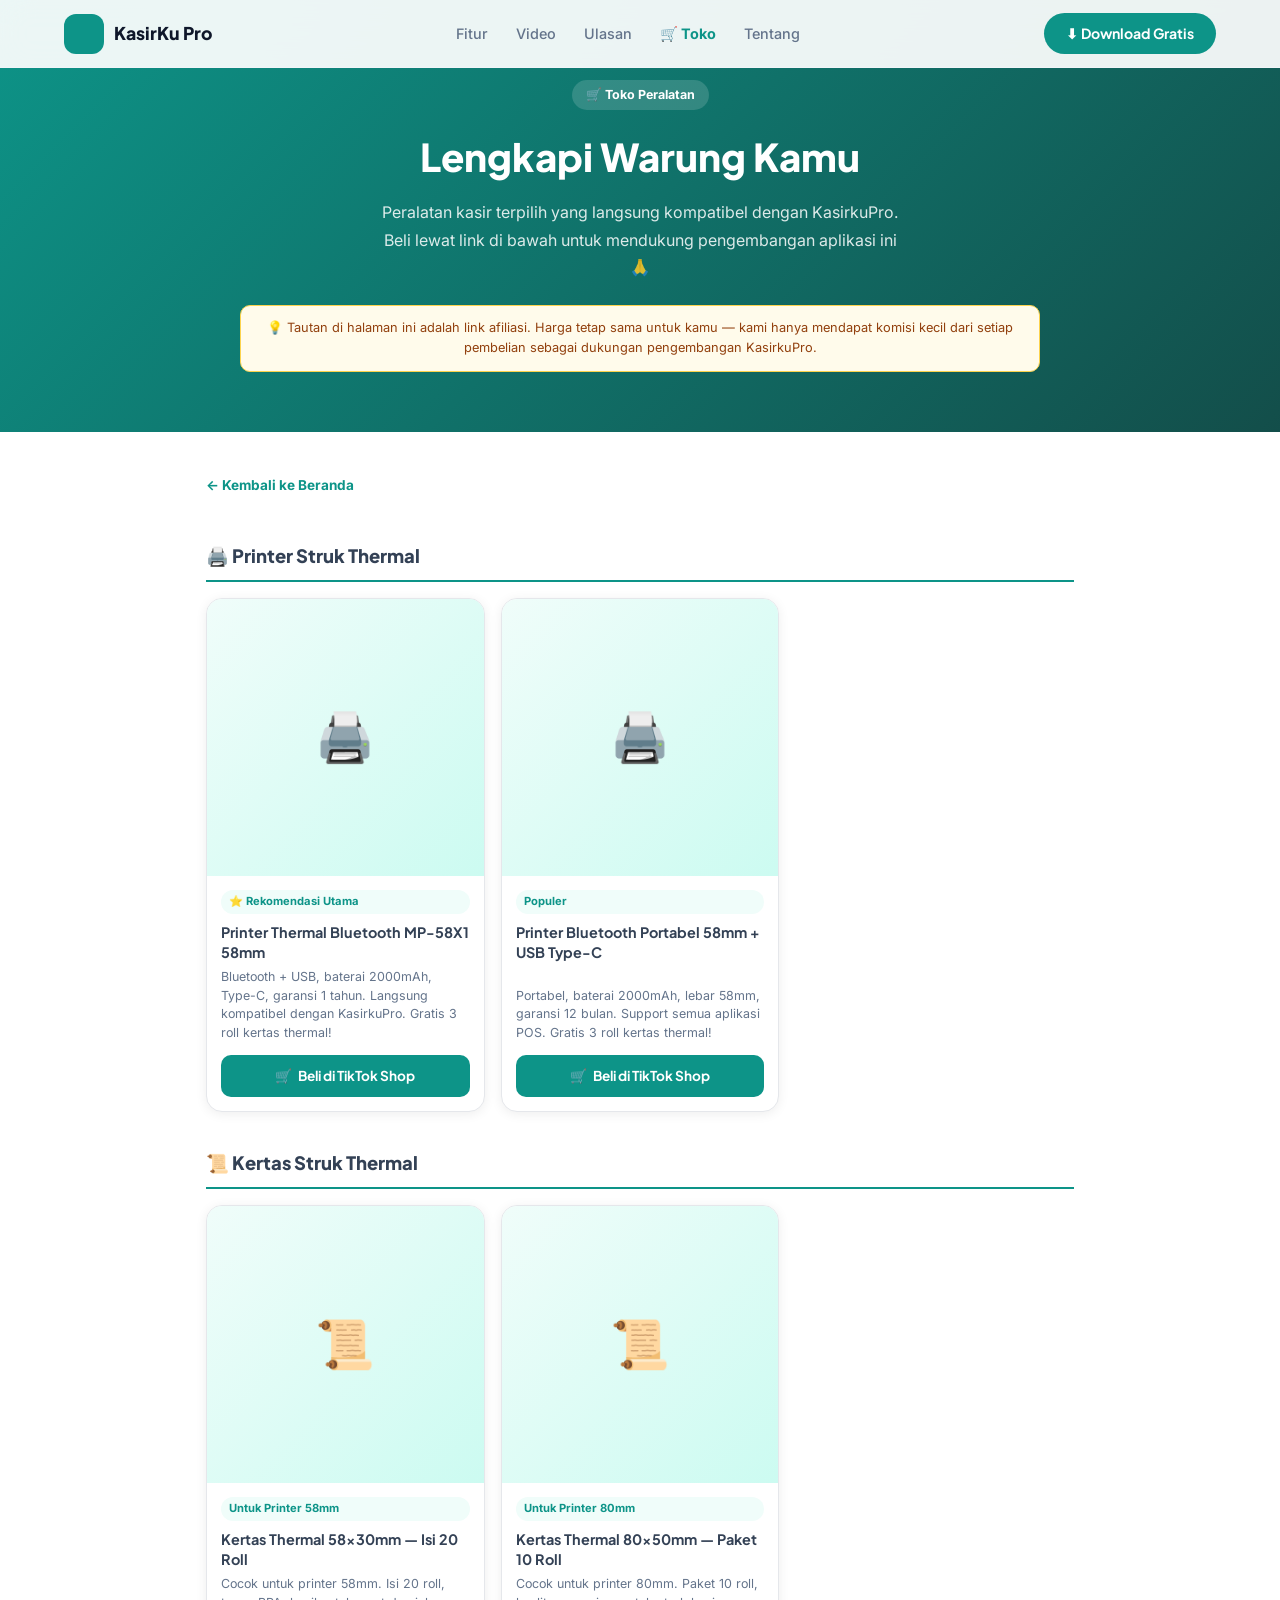
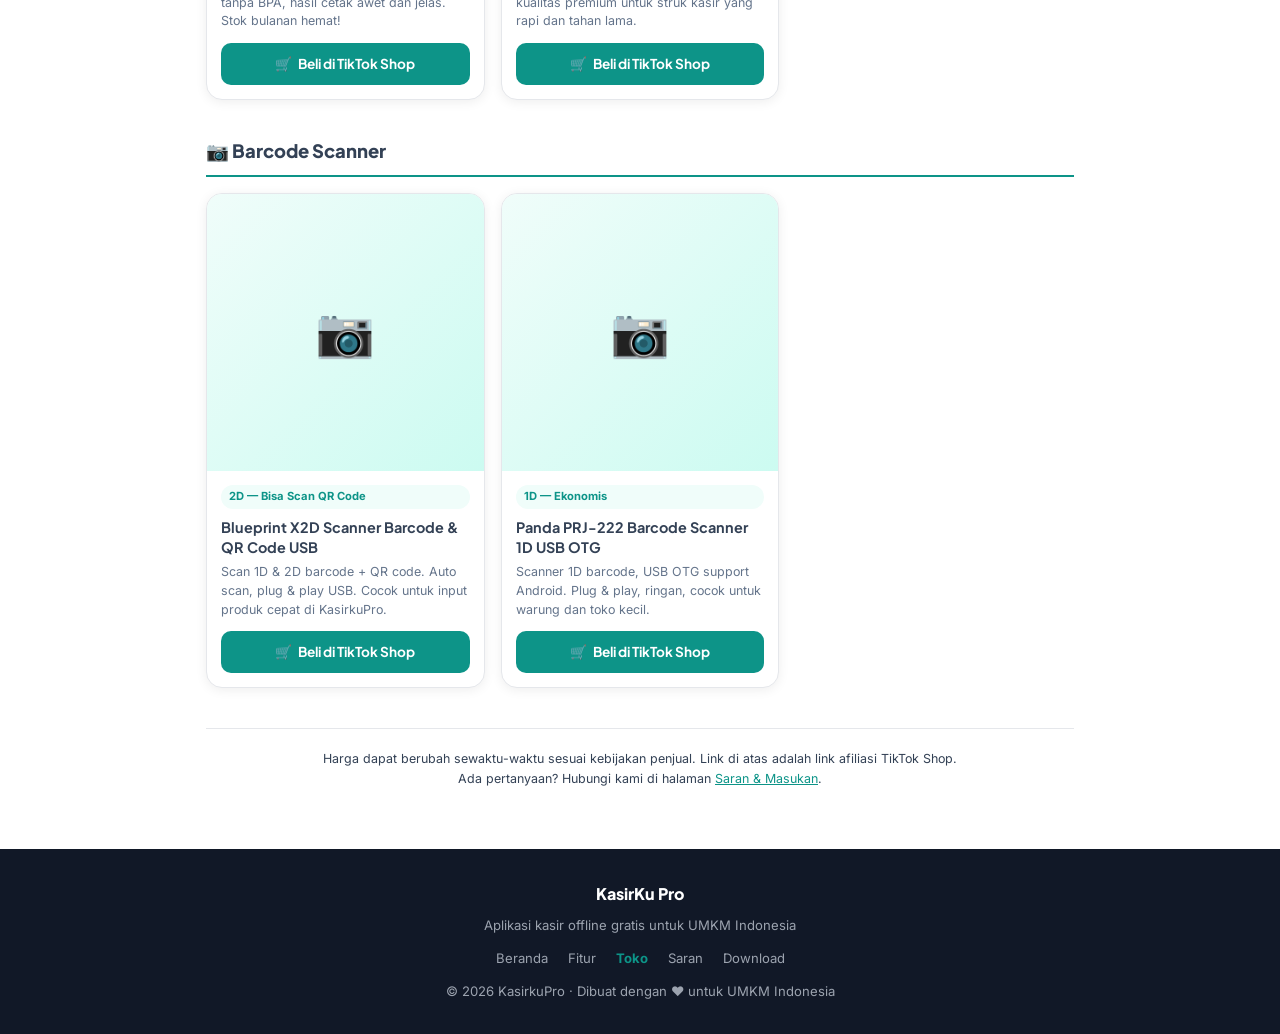
==== toko.html @ 292359e6 "feat: tambah halaman Toko Peralatan + section affiliate di landing page" ====
<!DOCTYPE html>
<html lang="id">
<head>
<meta charset="UTF-8">
<meta name="viewport" content="width=device-width, initial-scale=1.0">
<title>Toko Peralatan Warung – KasirkuPro</title>
<link rel="preconnect" href="https://fonts.googleapis.com">
<link href="https://fonts.googleapis.com/css2?family=Plus+Jakarta+Sans:wght@400;500;600;700;800;900&family=Inter:wght@400;500;600&display=swap" rel="stylesheet">
<link rel="stylesheet" href="asset/css/style.css">
<style>
  .toko-hero {
    background: linear-gradient(135deg, var(--tosca) 0%, var(--tosca-dark) 100%);
    padding: 80px 20px 60px;
    text-align: center;
    color: white;
  }
  .toko-hero h1 {
    font-family: 'Plus Jakarta Sans', sans-serif;
    font-size: clamp(1.6rem, 4vw, 2.4rem);
    font-weight: 900;
    margin-bottom: 12px;
  }
  .toko-hero p {
    font-size: 1rem;
    opacity: 0.85;
    max-width: 520px;
    margin: 0 auto;
    line-height: 1.7;
  }
  .toko-notice {
    background: #fffbeb;
    border: 1px solid #fcd34d;
    border-radius: 10px;
    padding: 12px 16px;
    font-size: 0.8rem;
    color: #92400e;
    max-width: 800px;
    margin: 24px auto 0;
    text-align: center;
  }
  .toko-section {
    max-width: 900px;
    margin: 0 auto;
    padding: 40px 16px 60px;
  }
  .toko-cat-title {
    font-family: 'Plus Jakarta Sans', sans-serif;
    font-size: 1.15rem;
    font-weight: 800;
    color: var(--gray-800);
    margin: 36px 0 16px;
    padding-bottom: 10px;
    border-bottom: 2px solid var(--tosca);
    display: flex;
    align-items: center;
    gap: 8px;
  }
  .toko-grid {
    display: grid;
    grid-template-columns: repeat(auto-fill, minmax(260px, 1fr));
    gap: 16px;
  }
  .prod-card {
    background: white;
    border-radius: 16px;
    overflow: hidden;
    box-shadow: 0 2px 12px rgba(0,0,0,0.07);
    border: 1px solid #e5e7eb;
    transition: transform 0.2s, box-shadow 0.2s;
    display: flex;
    flex-direction: column;
  }
  .prod-card:hover {
    transform: translateY(-4px);
    box-shadow: 0 8px 24px rgba(13,148,136,0.15);
  }
  .prod-img {
    width: 100%;
    aspect-ratio: 1/1;
    object-fit: cover;
    background: #f3f4f6;
  }
  .prod-img-placeholder {
    width: 100%;
    aspect-ratio: 1/1;
    background: linear-gradient(135deg, #f0fdfa, #ccfbf1);
    display: flex;
    align-items: center;
    justify-content: center;
    font-size: 3rem;
  }
  .prod-body {
    padding: 14px;
    flex: 1;
    display: flex;
    flex-direction: column;
  }
  .prod-badge {
    display: inline-block;
    background: #f0fdfa;
    color: var(--tosca);
    font-size: 0.7rem;
    font-weight: 700;
    padding: 3px 8px;
    border-radius: 20px;
    margin-bottom: 8px;
  }
  .prod-name {
    font-family: 'Plus Jakarta Sans', sans-serif;
    font-size: 0.9rem;
    font-weight: 700;
    color: var(--gray-800);
    line-height: 1.4;
    margin-bottom: 6px;
    flex: 1;
  }
  .prod-desc {
    font-size: 0.78rem;
    color: var(--gray-500);
    line-height: 1.5;
    margin-bottom: 12px;
  }
  .prod-btn {
    display: block;
    background: var(--tosca);
    color: white;
    text-align: center;
    padding: 10px;
    border-radius: 10px;
    font-family: 'Plus Jakarta Sans', sans-serif;
    font-weight: 700;
    font-size: 0.85rem;
    text-decoration: none;
    transition: background 0.2s;
  }
  .prod-btn:hover {
    background: var(--tosca-dark);
  }
  .prod-btn-icon {
    margin-right: 6px;
  }
  .toko-footer-note {
    text-align: center;
    font-size: 0.78rem;
    color: var(--gray-400);
    margin-top: 40px;
    padding-top: 20px;
    border-top: 1px solid #e5e7eb;
  }
  .back-btn {
    display: inline-flex;
    align-items: center;
    gap: 6px;
    color: var(--tosca);
    font-weight: 700;
    font-size: 0.85rem;
    text-decoration: none;
    margin-bottom: 8px;
  }
  .back-btn:hover { opacity: 0.8; }
</style>
</head>
<body>

<!-- NAV -->
<nav>
  <a href="index.html" class="nav-logo">
    <div class="nav-logo-icon">
      <img src="asset/images/logo.png" alt="KasirkuPro" style="width:28px;height:28px;border-radius:6px;" onerror="this.style.display='none'">
    </div>
    <span class="nav-logo-text">KasirKu Pro</span>
  </a>
  <ul class="nav-links">
    <li><a href="index.html#fitur">Fitur</a></li>
    <li><a href="index.html#video">Video</a></li>
    <li><a href="index.html#ulasan">Ulasan</a></li>
    <li><a href="toko.html" style="color:var(--tosca);font-weight:700;">🛒 Toko</a></li>
    <li><a href="index.html#tentang">Tentang</a></li>
  </ul>
  <a href="index.html#download" class="nav-cta">⬇ Download Gratis</a>
  <button class="hamburger" onclick="toggleMenu()" aria-label="Menu">
    <span></span><span></span><span></span>
  </button>
</nav>
<div class="mobile-menu" id="mobileMenu">
  <ul>
    <li><a href="index.html#fitur" onclick="toggleMenu()">Fitur</a></li>
    <li><a href="index.html#video" onclick="toggleMenu()">Video</a></li>
    <li><a href="index.html#ulasan" onclick="toggleMenu()">Ulasan</a></li>
    <li><a href="toko.html" onclick="toggleMenu()">🛒 Toko Peralatan</a></li>
    <li><a href="index.html#tentang" onclick="toggleMenu()">Tentang</a></li>
  </ul>
  <a href="index.html#download" class="mobile-cta" onclick="toggleMenu()">⬇ Download Gratis</a>
</div>

<!-- HERO -->
<div class="toko-hero">
  <div class="section-tag" style="background:rgba(255,255,255,.15);color:white;display:inline-block;margin-bottom:16px;">🛒 Toko Peralatan</div>
  <h1>Lengkapi Warung Kamu</h1>
  <p>Peralatan kasir terpilih yang langsung kompatibel dengan KasirkuPro. Beli lewat link di bawah untuk mendukung pengembangan aplikasi ini 🙏</p>
  <div class="toko-notice">
    💡 Tautan di halaman ini adalah link afiliasi. Harga tetap sama untuk kamu — kami hanya mendapat komisi kecil dari setiap pembelian sebagai dukungan pengembangan KasirkuPro.
  </div>
</div>

<!-- PRODUK -->
<div class="toko-section">

  <a href="index.html" class="back-btn">← Kembali ke Beranda</a>

  <!-- PRINTER -->
  <div class="toko-cat-title">🖨️ Printer Struk Thermal</div>
  <div class="toko-grid">

    <div class="prod-card">
      <div class="prod-img-placeholder">🖨️</div>
      <div class="prod-body">
        <span class="prod-badge">⭐ Rekomendasi Utama</span>
        <div class="prod-name">Printer Thermal Bluetooth MP-58X1 58mm</div>
        <div class="prod-desc">Bluetooth + USB, baterai 2000mAh, Type-C, garansi 1 tahun. Langsung kompatibel dengan KasirkuPro. Gratis 3 roll kertas thermal!</div>
        <a href="https://vt.tokopedia.com/t/ZS961j6f4tnEY-RSwKw/" class="prod-btn" target="_blank" rel="noopener">
          <span class="prod-btn-icon">🛒</span>Beli di TikTok Shop
        </a>
      </div>
    </div>

    <div class="prod-card">
      <div class="prod-img-placeholder">🖨️</div>
      <div class="prod-body">
        <span class="prod-badge">Populer</span>
        <div class="prod-name">Printer Bluetooth Portabel 58mm + USB Type-C</div>
        <div class="prod-desc">Portabel, baterai 2000mAh, lebar 58mm, garansi 12 bulan. Support semua aplikasi POS. Gratis 3 roll kertas thermal!</div>
        <a href="https://vt.tokopedia.com/t/ZS9616f28Qhvc-EVYOB/" class="prod-btn" target="_blank" rel="noopener">
          <span class="prod-btn-icon">🛒</span>Beli di TikTok Shop
        </a>
      </div>
    </div>

  </div>

  <!-- KERTAS STRUK -->
  <div class="toko-cat-title">📜 Kertas Struk Thermal</div>
  <div class="toko-grid">

    <div class="prod-card">
      <div class="prod-img-placeholder">📜</div>
      <div class="prod-body">
        <span class="prod-badge">Untuk Printer 58mm</span>
        <div class="prod-name">Kertas Thermal 58x30mm — Isi 20 Roll</div>
        <div class="prod-desc">Cocok untuk printer 58mm. Isi 20 roll, tanpa BPA, hasil cetak awet dan jelas. Stok bulanan hemat!</div>
        <a href="https://vt.tokopedia.com/t/ZS961Mnb3maoh-nhWCA/" class="prod-btn" target="_blank" rel="noopener">
          <span class="prod-btn-icon">🛒</span>Beli di TikTok Shop
        </a>
      </div>
    </div>

    <div class="prod-card">
      <div class="prod-img-placeholder">📜</div>
      <div class="prod-body">
        <span class="prod-badge">Untuk Printer 80mm</span>
        <div class="prod-name">Kertas Thermal 80x50mm — Paket 10 Roll</div>
        <div class="prod-desc">Cocok untuk printer 80mm. Paket 10 roll, kualitas premium untuk struk kasir yang rapi dan tahan lama.</div>
        <a href="https://vt.tokopedia.com/t/ZS961rBbACmkc-mauI3/" class="prod-btn" target="_blank" rel="noopener">
          <span class="prod-btn-icon">🛒</span>Beli di TikTok Shop
        </a>
      </div>
    </div>

  </div>

  <!-- BARCODE SCANNER -->
  <div class="toko-cat-title">📷 Barcode Scanner</div>
  <div class="toko-grid">

    <div class="prod-card">
      <div class="prod-img-placeholder">📷</div>
      <div class="prod-body">
        <span class="prod-badge">2D — Bisa Scan QR Code</span>
        <div class="prod-name">Blueprint X2D Scanner Barcode & QR Code USB</div>
        <div class="prod-desc">Scan 1D & 2D barcode + QR code. Auto scan, plug & play USB. Cocok untuk input produk cepat di KasirkuPro.</div>
        <a href="https://vt.tokopedia.com/t/ZS961hH7U2CjB-FBDbO/" class="prod-btn" target="_blank" rel="noopener">
          <span class="prod-btn-icon">🛒</span>Beli di TikTok Shop
        </a>
      </div>
    </div>

    <div class="prod-card">
      <div class="prod-img-placeholder">📷</div>
      <div class="prod-body">
        <span class="prod-badge">1D — Ekonomis</span>
        <div class="prod-name">Panda PRJ-222 Barcode Scanner 1D USB OTG</div>
        <div class="prod-desc">Scanner 1D barcode, USB OTG support Android. Plug & play, ringan, cocok untuk warung dan toko kecil.</div>
        <a href="https://vt.tokopedia.com/t/ZS961h3X8vMGs-LemIv/" class="prod-btn" target="_blank" rel="noopener">
          <span class="prod-btn-icon">🛒</span>Beli di TikTok Shop
        </a>
      </div>
    </div>

  </div>

  <div class="toko-footer-note">
    Harga dapat berubah sewaktu-waktu sesuai kebijakan penjual. Link di atas adalah link afiliasi TikTok Shop.<br>
    Ada pertanyaan? Hubungi kami di halaman <a href="reports.html" style="color:var(--tosca);">Saran & Masukan</a>.
  </div>

</div>

<!-- FOOTER -->
<footer style="background:#111827;color:#9ca3af;padding:32px 20px;text-align:center;font-size:0.82rem;">
  <div style="font-family:'Plus Jakarta Sans',sans-serif;font-weight:800;color:white;font-size:1rem;margin-bottom:8px;">KasirKu Pro</div>
  <div style="margin-bottom:12px;">Aplikasi kasir offline gratis untuk UMKM Indonesia</div>
  <div style="display:flex;justify-content:center;gap:20px;flex-wrap:wrap;margin-bottom:12px;">
    <a href="index.html" style="color:#9ca3af;text-decoration:none;">Beranda</a>
    <a href="index.html#fitur" style="color:#9ca3af;text-decoration:none;">Fitur</a>
    <a href="toko.html" style="color:var(--tosca);text-decoration:none;font-weight:700;">Toko</a>
    <a href="reports.html" style="color:#9ca3af;text-decoration:none;">Saran</a>
    <a href="index.html#download" style="color:#9ca3af;text-decoration:none;">Download</a>
  </div>
  <div>© 2026 KasirkuPro · Dibuat dengan ❤️ untuk UMKM Indonesia</div>
</footer>

<script src="asset/js/main.js"></script>
</body>
</html>
---- asset/css/style.css ----
:root {
    --tosca:       #0D9488;
    --tosca-dark:  #134E4A;
    --tosca-light: #CCFBF1;
    --tosca-mid:   #14B8A6;
    --accent:      #F59E0B;
    --accent-soft: #FEF3C7;
    --bg:          #F0FDFA;
    --white:       #FFFFFF;
    --gray-50:     #F8FAFC;
    --gray-100:    #F1F5F9;
    --gray-200:    #E2E8F0;
    --gray-500:    #64748B;
    --gray-700:    #334155;
    --gray-900:    #0F172A;
    --radius-sm:   10px;
    --radius-md:   16px;
    --radius-lg:   24px;
    --radius-xl:   32px;
    --shadow-sm:   0 1px 3px rgba(0,0,0,.06), 0 1px 2px rgba(0,0,0,.04);
    --shadow-md:   0 4px 16px rgba(13,148,136,.12);
    --shadow-lg:   0 16px 48px rgba(13,148,136,.18);
  }
  *, *::before, *::after { box-sizing: border-box; margin: 0; padding: 0; }
  html { scroll-behavior: smooth; }
  body {
    font-family: 'Inter', sans-serif;
    background: var(--white);
    color: var(--gray-700);
    line-height: 1.6;
    overflow-x: hidden;
  }
  h1,h2,h3,h4,h5 { font-family: 'Plus Jakarta Sans', sans-serif; }

  /* ── NAV ── */
  nav {
    position: fixed; top: 0; left: 0; right: 0; z-index: 100;
    background: rgba(255,255,255,.92);
    backdrop-filter: blur(16px);
    border-bottom: 1px solid var(--gray-100);
    padding: 0 5%;
    display: flex; align-items: center; justify-content: space-between;
    height: 68px;
  }
  .nav-logo { display: flex; align-items: center; gap: 10px; text-decoration: none; }
  .nav-logo-icon {
    width: 40px; height: 40px; border-radius: 12px;
    background: var(--tosca); display: grid; place-items: center;
  }
  .nav-logo-icon svg { width: 22px; height: 22px; fill: white; }
  .nav-logo-text { font-family: 'Plus Jakarta Sans', sans-serif; font-weight: 800; font-size: 1.1rem; color: var(--gray-900); }
  .nav-links { display: flex; gap: 28px; list-style: none; }
  .nav-links a { text-decoration: none; color: var(--gray-500); font-size: .9rem; font-weight: 500; transition: color .2s; }
  .nav-links a:hover { color: var(--tosca); }
  .nav-cta {
    background: var(--tosca); color: white;
    padding: 9px 22px; border-radius: 50px;
    font-family: 'Plus Jakarta Sans', sans-serif; font-weight: 700; font-size: .88rem;
    text-decoration: none; transition: background .2s, transform .15s;
  }
  .nav-cta:hover { background: var(--tosca-dark); transform: translateY(-1px); }
  .hamburger { display: none; flex-direction: column; gap: 5px; cursor: pointer; border: none; background: none; padding: 6px; }
  .hamburger span { width: 24px; height: 2px; background: var(--gray-700); border-radius: 2px; transition: .3s; }

  /* ── HERO ── */
  .hero {
    min-height: 100vh;
    background: linear-gradient(135deg, var(--tosca-dark) 0%, var(--tosca) 55%, #2DD4BF 100%);
    display: flex; align-items: center;
    padding: 100px 5% 60px;
    position: relative; overflow: hidden;
  }
  .hero::before {
    content: '';
    position: absolute; top: -120px; right: -120px;
    width: 500px; height: 500px; border-radius: 50%;
    background: rgba(255,255,255,.05);
  }
  .hero::after {
    content: '';
    position: absolute; bottom: -80px; left: -60px;
    width: 300px; height: 300px; border-radius: 50%;
    background: rgba(255,255,255,.04);
  }
  .hero-inner { max-width: 1200px; margin: 0 auto; width: 100%; display: flex; align-items: center; gap: 60px; }
  .hero-left { flex: 1; color: white; z-index: 1; }
  .hero-badge {
    display: inline-flex; align-items: center; gap: 8px;
    background: rgba(255,255,255,.15); color: white;
    padding: 7px 16px; border-radius: 50px;
    font-size: .8rem; font-weight: 600; margin-bottom: 24px;
    border: 1px solid rgba(255,255,255,.25);
  }
  .hero-badge-dot { width: 8px; height: 8px; border-radius: 50%; background: #4ADE80; animation: pulse 2s infinite; }
  @keyframes pulse { 0%,100% { opacity:1; } 50% { opacity:.5; } }
  .hero h1 { font-size: clamp(2.2rem, 5vw, 3.8rem); font-weight: 900; line-height: 1.1; margin-bottom: 20px; }
  .hero h1 span { color: var(--accent); }
  .hero-sub { font-size: 1.1rem; color: rgba(255,255,255,.85); margin-bottom: 36px; max-width: 480px; line-height: 1.7; }
  .hero-btns { display: flex; gap: 14px; flex-wrap: wrap; }
  .btn-primary {
    background: white; color: var(--tosca);
    padding: 14px 28px; border-radius: 50px;
    font-family: 'Plus Jakarta Sans', sans-serif; font-weight: 800; font-size: .95rem;
    text-decoration: none; display: flex; align-items: center; gap: 8px;
    transition: transform .2s, box-shadow .2s;
    box-shadow: 0 4px 20px rgba(0,0,0,.15);
  }
  .btn-primary:hover { transform: translateY(-2px); box-shadow: 0 8px 32px rgba(0,0,0,.2); }
  .btn-outline {
    background: transparent; color: white;
    border: 2px solid rgba(255,255,255,.5);
    padding: 13px 28px; border-radius: 50px;
    font-family: 'Plus Jakarta Sans', sans-serif; font-weight: 700; font-size: .95rem;
    text-decoration: none; display: flex; align-items: center; gap: 8px;
    transition: all .2s;
  }
  .btn-outline:hover { background: rgba(255,255,255,.1); border-color: white; }
  .hero-stats { display: flex; gap: 32px; margin-top: 48px; flex-wrap: wrap; }
  .hero-stat { }
  .hero-stat-num { font-family: 'Plus Jakarta Sans', sans-serif; font-size: 1.8rem; font-weight: 900; color: white; }
  .hero-stat-lbl { font-size: .8rem; color: rgba(255,255,255,.7); }
  .hero-right { flex: 1; display: flex; justify-content: center; z-index: 1; }
  .phone-mockup {
    width: 280px;
    background: #111;
    border-radius: 42px;
    padding: 12px;
    box-shadow: 0 32px 80px rgba(0,0,0,.4), 0 0 0 1px rgba(255,255,255,.1);
    transform: rotate(4deg);
    animation: float 4s ease-in-out infinite;
  }
  @keyframes float { 0%,100% { transform: rotate(4deg) translateY(0); } 50% { transform: rotate(4deg) translateY(-12px); } }
  .phone-screen {
    background: var(--bg);
    border-radius: 32px;
    overflow: hidden;
    aspect-ratio: 9/19;
    display: flex; flex-direction: column;
  }
  .phone-header { background: var(--tosca); padding: 14px 16px 16px; color: white; }
  .phone-header-top { display: flex; align-items: center; justify-content: space-between; margin-bottom: 12px; }
  .phone-logo { display: flex; align-items: center; gap: 8px; }
  .phone-logo-icon { width: 26px; height: 26px; border-radius: 7px; background: rgba(255,255,255,.2); display: grid; place-items: center; font-size: 13px; }
  .phone-logo-text { font-weight: 800; font-size: .85rem; }
  .phone-logo-sub { font-size: .65rem; opacity: .8; }
  .phone-body { flex: 1; padding: 14px; overflow: hidden; }
  .phone-section-title { font-family: 'Plus Jakarta Sans',sans-serif; font-weight: 700; font-size: .72rem; color: var(--gray-700); margin-bottom: 8px; }
  .phone-grid { display: grid; grid-template-columns: 1fr 1fr; gap: 8px; margin-bottom: 12px; }
  .phone-card { background: white; border-radius: 10px; padding: 10px; box-shadow: var(--shadow-sm); }
  .phone-card-icon { font-size: 1.1rem; margin-bottom: 4px; }
  .phone-card-val { font-family: 'Plus Jakarta Sans',sans-serif; font-weight: 800; font-size: .78rem; color: var(--tosca); }
  .phone-card-lbl { font-size: .58rem; color: var(--gray-500); }
  .phone-card-trend { font-size: .55rem; color: #22C55E; margin-top: 2px; }
  .phone-tx { background: white; border-radius: 10px; padding: 10px; box-shadow: var(--shadow-sm); }
  .phone-tx-row { display: flex; justify-content: space-between; align-items: center; padding: 4px 0; border-bottom: 1px solid var(--gray-100); }
  .phone-tx-row:last-child { border-bottom: none; }
  .phone-tx-id { font-size: .55rem; color: var(--gray-700); font-weight: 600; }
  .phone-tx-date { font-size: .5rem; color: var(--gray-500); }
  .phone-tx-amt { font-size: .6rem; font-weight: 700; color: var(--tosca); }
  .phone-badge { background: var(--tosca-light); color: var(--tosca); font-size: .48rem; padding: 2px 5px; border-radius: 4px; font-weight: 600; }
  .phone-nav { background: var(--tosca); padding: 8px 12px; display: flex; justify-content: space-around; }
  .phone-nav-item { display: flex; flex-direction: column; align-items: center; gap: 2px; color: rgba(255,255,255,.6); font-size: .48rem; }
  .phone-nav-item.active { color: white; }
  .phone-nav-icon { font-size: 13px; }

  /* ── SECTION COMMON ── */
  section { padding: 80px 5%; }
  .container { max-width: 1200px; margin: 0 auto; }
  .section-tag {
    display: inline-block;
    background: var(--tosca-light); color: var(--tosca);
    padding: 5px 14px; border-radius: 50px;
    font-size: .78rem; font-weight: 700;
    margin-bottom: 14px;
  }
  .section-title { font-size: clamp(1.8rem, 3.5vw, 2.8rem); font-weight: 900; color: var(--gray-900); margin-bottom: 14px; line-height: 1.2; }
  .section-sub { font-size: 1rem; color: var(--gray-500); max-width: 540px; line-height: 1.7; }
  .text-center { text-align: center; }
  .text-center .section-sub { margin: 0 auto; }

  /* ── TRUSTED ── */
  .trusted { padding: 36px 5%; background: var(--gray-50); border-top: 1px solid var(--gray-100); border-bottom: 1px solid var(--gray-100); }
  .trusted-inner { max-width: 1200px; margin: 0 auto; display: flex; align-items: center; gap: 32px; flex-wrap: wrap; justify-content: center; }
  .trusted-label { font-size: .82rem; color: var(--gray-500); font-weight: 600; white-space: nowrap; }
  .trusted-items { display: flex; gap: 32px; flex-wrap: wrap; align-items: center; }
  .trusted-item { display: flex; align-items: center; gap: 8px; color: var(--gray-500); font-weight: 600; font-size: .88rem; }
  .trusted-item svg { width: 20px; height: 20px; fill: var(--tosca); }

  /* ── FEATURES ── */
  .features { background: var(--white); }
  .features-grid { display: grid; grid-template-columns: repeat(auto-fit, minmax(300px, 1fr)); gap: 28px; margin-top: 52px; }
  .feature-card {
    background: white; border-radius: var(--radius-lg);
    border: 1.5px solid var(--gray-100);
    overflow: hidden;
    transition: transform .25s, box-shadow .25s, border-color .25s;
  }
  .feature-card:hover { transform: translateY(-6px); box-shadow: var(--shadow-lg); border-color: var(--tosca-light); }
  .feature-img { width: 100%; aspect-ratio: 1; object-fit: cover; }
  .feature-img-placeholder {
    width: 100%; aspect-ratio: 1;
    background: linear-gradient(135deg, var(--tosca-light), var(--bg));
    display: flex; flex-direction: column; align-items: center; justify-content: center; gap: 12px;
    font-size: 3.5rem;
  }
  .feature-body { padding: 24px; }
  .feature-tag { font-size: .72rem; font-weight: 700; color: var(--tosca); text-transform: uppercase; letter-spacing: .06em; margin-bottom: 8px; }
  .feature-title { font-family: 'Plus Jakarta Sans',sans-serif; font-weight: 800; font-size: 1.1rem; color: var(--gray-900); margin-bottom: 10px; }
  .feature-desc { font-size: .88rem; color: var(--gray-500); line-height: 1.7; margin-bottom: 16px; }
  .feature-link { color: var(--tosca); font-weight: 700; font-size: .88rem; text-decoration: none; display: flex; align-items: center; gap: 4px; }
  .feature-link:hover { text-decoration: underline; }

  /* ── WHY ── */
  .why { background: var(--bg); }
  .why-grid { display: grid; grid-template-columns: repeat(auto-fit, minmax(220px, 1fr)); gap: 24px; margin-top: 52px; }
  .why-item { background: white; border-radius: var(--radius-md); padding: 28px; border: 1.5px solid var(--gray-100); transition: .25s; }
  .why-item:hover { border-color: var(--tosca); transform: translateY(-4px); box-shadow: var(--shadow-md); }
  .why-icon { width: 52px; height: 52px; border-radius: 16px; background: var(--tosca-light); display: grid; place-items: center; font-size: 1.5rem; margin-bottom: 16px; }
  .why-title { font-family: 'Plus Jakarta Sans',sans-serif; font-weight: 800; font-size: 1rem; color: var(--gray-900); margin-bottom: 8px; }
  .why-desc { font-size: .85rem; color: var(--gray-500); line-height: 1.65; }

  /* ── VIDEO ── */
  .video-section { background: var(--tosca-dark); color: white; text-align: center; }
  .video-section .section-title { color: white; }
  .video-section .section-sub { color: rgba(255,255,255,.75); margin: 0 auto 40px; }
  .video-wrapper {
    max-width: 360px; margin: 0 auto;
    border-radius: var(--radius-xl); overflow: hidden;
    box-shadow: 0 32px 80px rgba(0,0,0,.4);
    border: 3px solid rgba(255,255,255,.12);
    background: #000;
    aspect-ratio: 9/16;
    display: flex; align-items: center; justify-content: center;
  }
  .video-placeholder {
    display: flex; flex-direction: column; align-items: center; gap: 16px; color: rgba(255,255,255,.5);
  }
  .play-btn {
    width: 80px; height: 80px; border-radius: 50%;
    background: rgba(255,255,255,.15); border: 2px solid rgba(255,255,255,.3);
    display: grid; place-items: center; cursor: pointer;
    transition: .2s; font-size: 2rem;
  }
  .play-btn:hover { background: rgba(255,255,255,.25); transform: scale(1.05); }
  .video-note { font-size: .82rem; }
  /* Jika embed video tersedia */
  .video-wrapper iframe,
  .video-wrapper video { width: 100%; height: 100%; border: none; display: block; object-fit: cover; }

  /* ── REVIEWS ── */
  .reviews { background: var(--white); }
  .reviews-grid { display: grid; grid-template-columns: repeat(auto-fit, minmax(300px, 1fr)); gap: 24px; margin-top: 52px; }
  .review-card {
    background: var(--gray-50); border-radius: var(--radius-lg); padding: 28px;
    border: 1.5px solid var(--gray-100);
    transition: .25s;
  }
  .review-card:hover { border-color: var(--tosca-light); box-shadow: var(--shadow-md); }
  .review-stars { color: var(--accent); font-size: 1.1rem; margin-bottom: 14px; letter-spacing: 2px; }
  .review-text { font-size: .92rem; color: var(--gray-700); line-height: 1.7; margin-bottom: 20px; font-style: italic; }
  .review-author { display: flex; align-items: center; gap: 12px; }
  .review-avatar {
    width: 42px; height: 42px; border-radius: 50%;
    background: linear-gradient(135deg, var(--tosca), var(--tosca-mid));
    display: grid; place-items: center; color: white; font-weight: 800; font-size: 1rem;
    flex-shrink: 0;
  }
  .review-name { font-weight: 700; font-size: .9rem; color: var(--gray-900); }
  .review-role { font-size: .78rem; color: var(--gray-500); }
  .review-badge { background: var(--tosca-light); color: var(--tosca); font-size: .68rem; font-weight: 700; padding: 2px 8px; border-radius: 50px; margin-left: auto; }

  /* ── DOWNLOAD ── */
  .download {
    background: linear-gradient(135deg, var(--tosca-dark), var(--tosca));
    color: white; text-align: center;
    position: relative; overflow: hidden;
  }
  .download::before {
    content: '';
    position: absolute; top: -100px; right: -100px;
    width: 400px; height: 400px; border-radius: 50%;
    background: rgba(255,255,255,.05);
    z-index: 1;
  }
  .download .container { position: relative; z-index: 2; }
  .download .section-title { color: white; }
  .download .section-sub { color: rgba(255,255,255,.8); margin: 0 auto 40px; }
  .download-buttons { display: flex; gap: 16px; justify-content: center; flex-wrap: wrap; }
  .dl-btn {
    display: flex; align-items: center; gap: 12px;
    background: white; color: var(--gray-900);
    padding: 14px 28px; border-radius: var(--radius-md);
    text-decoration: none; transition: .2s;
    box-shadow: 0 4px 20px rgba(0,0,0,.2);
  }
  .dl-btn:hover { transform: translateY(-3px); box-shadow: 0 8px 32px rgba(0,0,0,.3); }
  .dl-btn-icon { font-size: 2rem; }
  .dl-btn-sub { font-size: .7rem; color: var(--gray-500); }
  .dl-btn-name { font-family: 'Plus Jakarta Sans',sans-serif; font-weight: 800; font-size: 1rem; color: var(--gray-900); }
  .dl-apk {
    background: rgba(255,255,255,.12); color: white; border: 1.5px solid rgba(255,255,255,.3);
    box-shadow: none;
  }
  .dl-apk:hover { background: rgba(255,255,255,.2); }
  .dl-apk .dl-btn-sub { color: rgba(255,255,255,.7); }
  .dl-apk .dl-btn-name { color: white; }
  .download-note { margin-top: 20px; font-size: .82rem; color: rgba(255,255,255,.6); }

  /* ── POSTS ── */
  .posts { background: var(--bg); }
  .posts-grid { display: grid; grid-template-columns: repeat(auto-fit, minmax(300px, 1fr)); gap: 28px; margin-top: 52px; }
  .post-card {
    background: white; border-radius: var(--radius-lg);
    border: 1.5px solid var(--gray-100);
    overflow: hidden; transition: .25s;
    display: flex; flex-direction: column;
  }
  .post-card:hover { transform: translateY(-4px); box-shadow: var(--shadow-lg); }
  .post-img { width: 100%; aspect-ratio: 16/9; object-fit: cover; }
  .post-img-placeholder {
    width: 100%; aspect-ratio: 16/9;
    background: linear-gradient(135deg, var(--tosca-light), var(--bg));
    display: flex; align-items: center; justify-content: center;
    font-size: 3rem;
  }
  .post-body { padding: 22px; flex: 1; display: flex; flex-direction: column; }
  .post-cat { font-size: .72rem; font-weight: 700; color: var(--tosca); text-transform: uppercase; letter-spacing: .06em; margin-bottom: 8px; }
  .post-title { font-family: 'Plus Jakarta Sans',sans-serif; font-weight: 800; font-size: 1rem; color: var(--gray-900); margin-bottom: 10px; line-height: 1.4; }
  .post-desc { font-size: .85rem; color: var(--gray-500); line-height: 1.65; flex: 1; }
  .post-footer { display: flex; align-items: center; justify-content: space-between; margin-top: 16px; padding-top: 14px; border-top: 1px solid var(--gray-100); }
  .post-date { font-size: .75rem; color: var(--gray-500); }
  .post-read { font-size: .8rem; color: var(--tosca); font-weight: 700; text-decoration: none; }
  .post-read:hover { text-decoration: underline; }

  /* ── ABOUT ── */
  .about { background: white; }
  .about-inner { display: flex; gap: 80px; align-items: center; }
  .about-left { flex: 1; }
  .about-right { flex: 1; }
  .about-card {
    background: var(--bg); border-radius: var(--radius-xl);
    padding: 36px; border: 1.5px solid var(--gray-100);
    text-align: center;
  }
  .about-logo {
    width: 72px; height: 72px; border-radius: 20px;
    background: var(--tosca); display: grid; place-items: center;
    margin: 0 auto 20px; font-size: 2rem;
  }
  .about-name { font-family: 'Plus Jakarta Sans',sans-serif; font-weight: 900; font-size: 1.4rem; color: var(--gray-900); margin-bottom: 4px; }
  .about-tagline { color: var(--gray-500); font-size: .9rem; margin-bottom: 24px; }
  .about-info-grid { display: grid; grid-template-columns: 1fr 1fr; gap: 12px; margin-bottom: 24px; }
  .about-info-item { background: white; border-radius: var(--radius-sm); padding: 14px; text-align: left; border: 1px solid var(--gray-100); }
  .about-info-lbl { font-size: .7rem; color: var(--gray-500); margin-bottom: 3px; }
  .about-info-val { font-family: 'Plus Jakarta Sans',sans-serif; font-weight: 800; font-size: .88rem; color: var(--gray-900); }

  /* ── KOPI ── */
  .kopi-card {
    background: linear-gradient(135deg, #FEF3C7, #FDE68A);
    border-radius: var(--radius-xl); padding: 32px;
    border: 1.5px solid #FCD34D;
    text-align: center; margin-top: 28px;
  }
  .kopi-emoji { font-size: 2.5rem; margin-bottom: 12px; }
  .kopi-title { font-family: 'Plus Jakarta Sans',sans-serif; font-weight: 900; font-size: 1.2rem; color: #92400E; margin-bottom: 10px; }
  .kopi-text { font-size: .88rem; color: #92400E; line-height: 1.7; margin-bottom: 20px; }
  .qris-img {
    width: 180px; height: 180px; border-radius: 14px;
    background: white; border: 2px solid #FCD34D;
    margin: 0 auto 14px;
    display: flex; align-items: center; justify-content: center;
    overflow: hidden;
    box-shadow: 0 4px 20px rgba(0,0,0,.1);
  }
  .qris-img img { width: 100%; height: 100%; object-fit: cover; }
  .qris-label {
    display: inline-flex; align-items: center; gap: 8px;
    background: #FCD34D; color: #92400E;
    padding: 8px 20px; border-radius: 50px;
    font-weight: 800; font-size: .88rem;
  }

  /* ── FOOTER ── */
  footer {
    background: var(--gray-900); color: rgba(255,255,255,.6);
    padding: 60px 5% 32px;
  }
  .footer-inner { max-width: 1200px; margin: 0 auto; }
  .footer-top { display: grid; grid-template-columns: 2fr 1fr 1fr 1fr; gap: 48px; margin-bottom: 48px; }
  .footer-brand { }
  .footer-logo { display: flex; align-items: center; gap: 10px; margin-bottom: 14px; }
  .footer-logo-icon { width: 36px; height: 36px; border-radius: 10px; background: var(--tosca); display: grid; place-items: center; font-size: 1.1rem; }
  .footer-logo-text { font-family: 'Plus Jakarta Sans',sans-serif; font-weight: 800; font-size: 1rem; color: white; }
  .footer-desc { font-size: .85rem; line-height: 1.7; max-width: 280px; }
  .footer-col-title { font-family: 'Plus Jakarta Sans',sans-serif; font-weight: 800; color: white; font-size: .9rem; margin-bottom: 16px; }
  .footer-links { list-style: none; display: flex; flex-direction: column; gap: 10px; }
  .footer-links a { color: rgba(255,255,255,.55); font-size: .85rem; text-decoration: none; transition: color .2s; }
  .footer-links a:hover { color: var(--tosca-mid); }
  .footer-bottom { border-top: 1px solid rgba(255,255,255,.08); padding-top: 28px; display: flex; justify-content: space-between; align-items: center; flex-wrap: gap; gap: 12px; }
  .footer-copy { font-size: .8rem; }
  .footer-heart { color: #EF4444; }

  /* ── SCROLL REVEAL ── */
  .reveal { opacity: 0; transform: translateY(28px); transition: opacity .6s ease, transform .6s ease; }
  .reveal.visible { opacity: 1; transform: none; }

  /* ── MOBILE ── */
  @media (max-width: 900px) {
    .nav-links, .nav-cta { display: none; }
    .hamburger { display: flex; }
    .hero-inner { flex-direction: column; text-align: center; }
    .hero-left { order: 2; }
    .hero-right { order: 1; }
    .hero h1 { font-size: 2.2rem; }
    .hero-sub { margin: 0 auto 32px; }
    .hero-btns { justify-content: center; }
    .hero-stats { justify-content: center; }
    .about-inner { flex-direction: column; }
    .footer-top { grid-template-columns: 1fr 1fr; gap: 32px; }
    .phone-mockup { width: 220px; }
  }
  @media (max-width: 600px) {
    section { padding: 60px 4%; }
    .footer-top { grid-template-columns: 1fr; }
    .footer-bottom { flex-direction: column; text-align: center; }
    .about-info-grid { grid-template-columns: 1fr; }
  }

  /* ── MOBILE MENU ── */
  .mobile-menu {
    display: none; position: fixed; top: 68px; left: 0; right: 0;
    background: white; z-index: 99; padding: 20px 5%;
    box-shadow: 0 8px 32px rgba(0,0,0,.1);
    border-bottom: 1px solid var(--gray-100);
  }
  .mobile-menu.open { display: block; }
  .mobile-menu ul { list-style: none; display: flex; flex-direction: column; gap: 4px; }
  .mobile-menu a { display: block; padding: 10px 12px; color: var(--gray-700); text-decoration: none; font-weight: 500; border-radius: 8px; transition: .15s; }
  .mobile-menu a:hover { background: var(--bg); color: var(--tosca); }
  .mobile-menu .mobile-cta { display: block; margin-top: 12px; background: var(--tosca); color: white; text-align: center; padding: 13px; border-radius: var(--radius-md); font-weight: 700; text-decoration: none; }
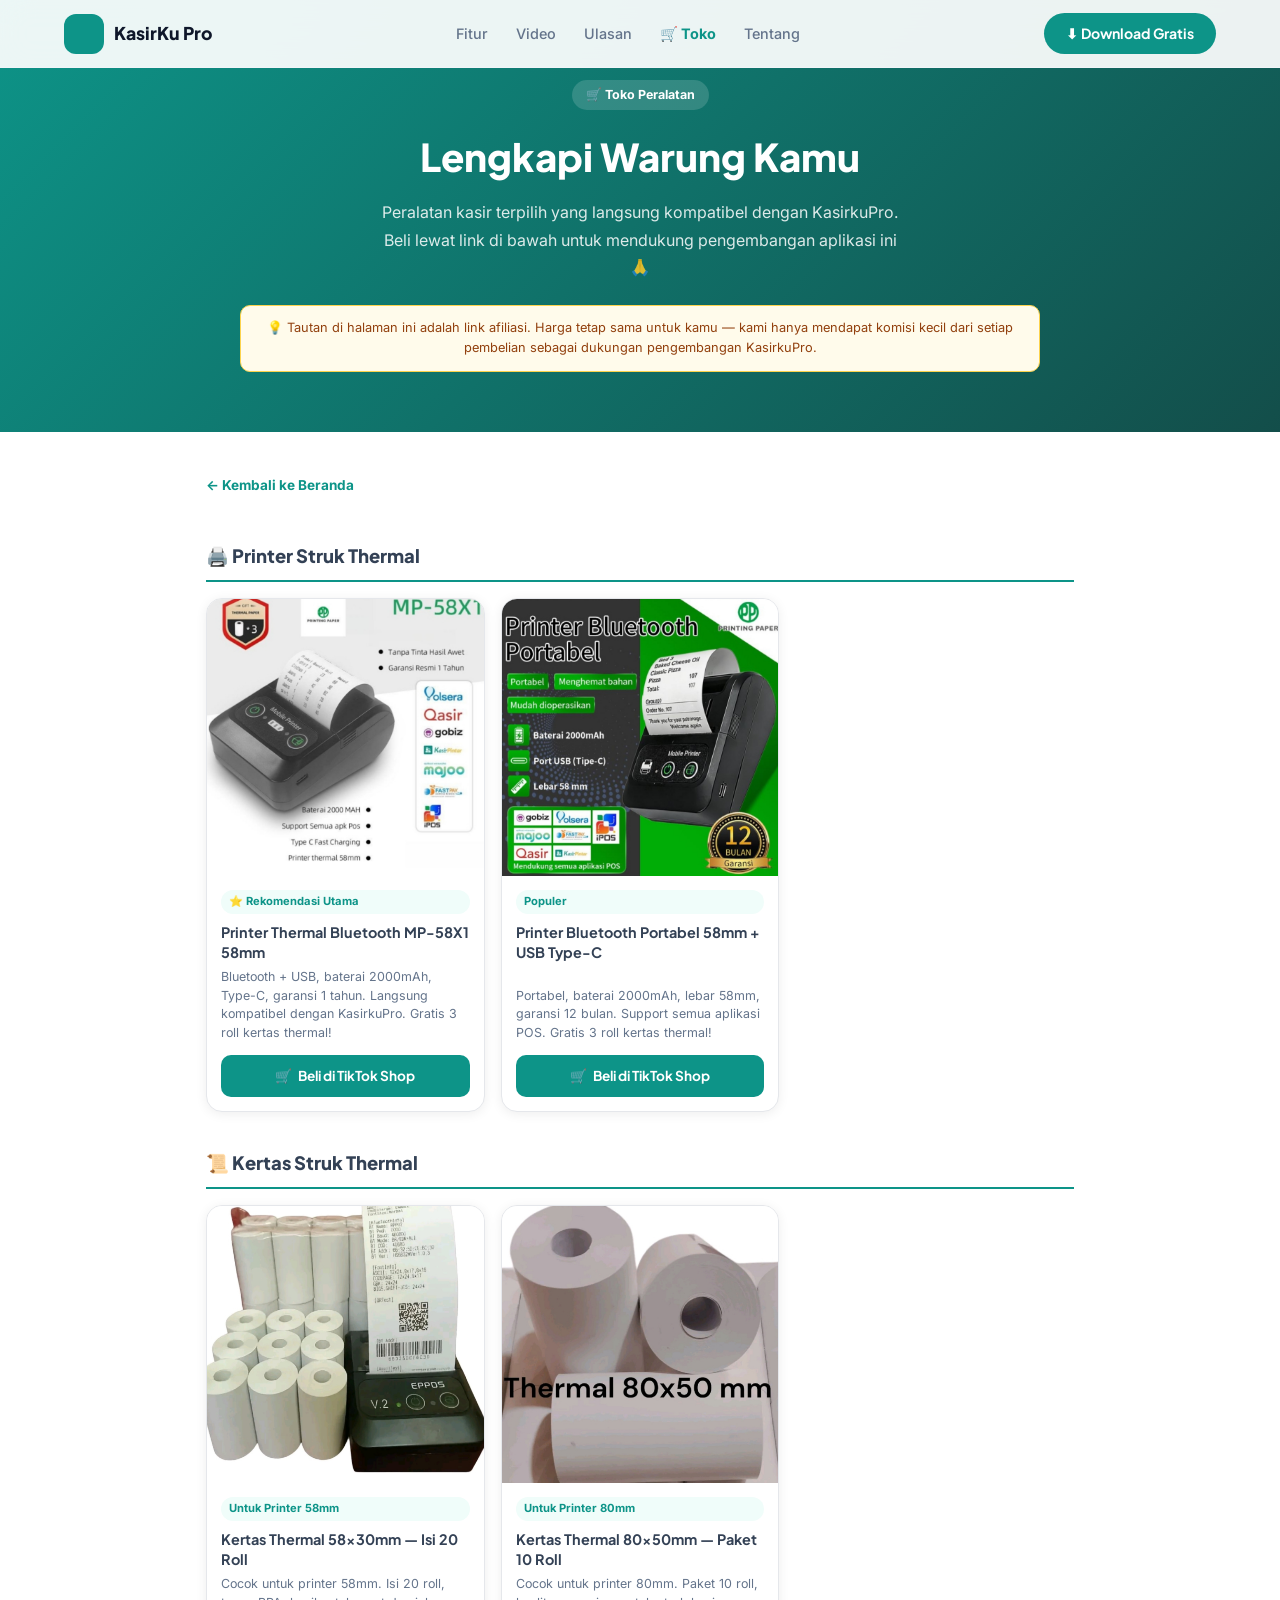
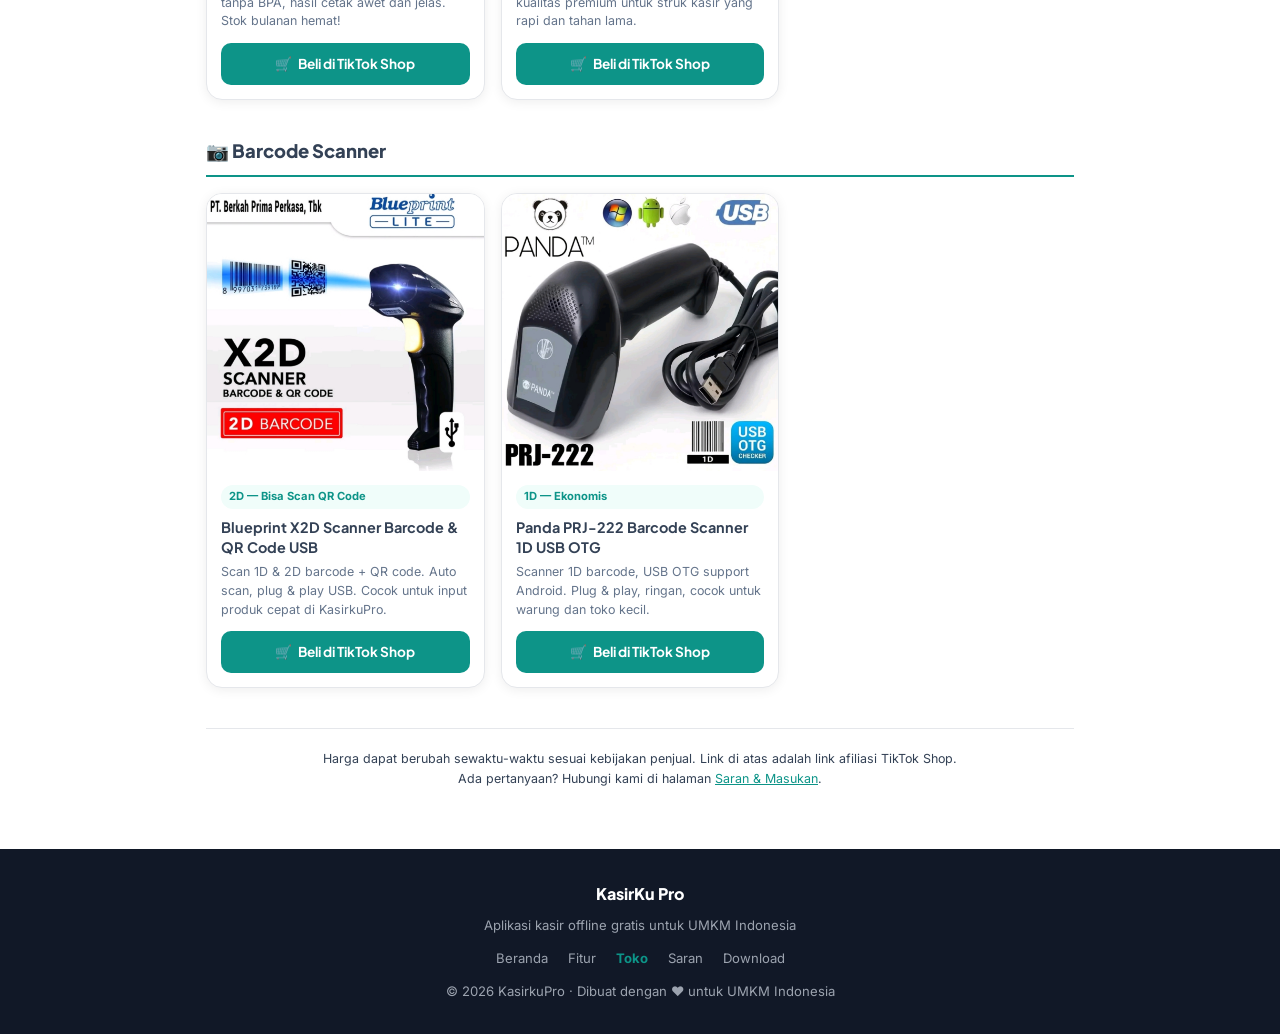
==== commit 7f212d4c: "feat: toko peralatan dengan foto produk affiliate" ====
--- a/toko.html
+++ b/toko.html
@@ -213,7 +213,7 @@
   <div class="toko-grid">
 
     <div class="prod-card">
-      <div class="prod-img-placeholder">🖨️</div>
+      <img src="asset/images/toko/printer-mp58x1.jpg" alt="Printer MP-58X1" class="prod-img">
       <div class="prod-body">
         <span class="prod-badge">⭐ Rekomendasi Utama</span>
         <div class="prod-name">Printer Thermal Bluetooth MP-58X1 58mm</div>
@@ -225,7 +225,7 @@
     </div>
 
     <div class="prod-card">
-      <div class="prod-img-placeholder">🖨️</div>
+      <img src="asset/images/toko/printer-58mm-hijau.jpg" alt="Printer 58mm" class="prod-img">
       <div class="prod-body">
         <span class="prod-badge">Populer</span>
         <div class="prod-name">Printer Bluetooth Portabel 58mm + USB Type-C</div>
@@ -243,7 +243,7 @@
   <div class="toko-grid">
 
     <div class="prod-card">
-      <div class="prod-img-placeholder">📜</div>
+      <img src="asset/images/toko/kertas-58mm.jpg" alt="Kertas 58mm" class="prod-img">
       <div class="prod-body">
         <span class="prod-badge">Untuk Printer 58mm</span>
         <div class="prod-name">Kertas Thermal 58x30mm — Isi 20 Roll</div>
@@ -255,7 +255,7 @@
     </div>
 
     <div class="prod-card">
-      <div class="prod-img-placeholder">📜</div>
+      <img src="asset/images/toko/kertas-80mm.jpg" alt="Kertas 80mm" class="prod-img">
       <div class="prod-body">
         <span class="prod-badge">Untuk Printer 80mm</span>
         <div class="prod-name">Kertas Thermal 80x50mm — Paket 10 Roll</div>
@@ -273,7 +273,7 @@
   <div class="toko-grid">
 
     <div class="prod-card">
-      <div class="prod-img-placeholder">📷</div>
+      <img src="asset/images/toko/scanner-blueprint.jpg" alt="Scanner Blueprint" class="prod-img">
       <div class="prod-body">
         <span class="prod-badge">2D — Bisa Scan QR Code</span>
         <div class="prod-name">Blueprint X2D Scanner Barcode & QR Code USB</div>
@@ -285,7 +285,7 @@
     </div>
 
     <div class="prod-card">
-      <div class="prod-img-placeholder">📷</div>
+      <img src="asset/images/toko/scanner-panda.jpg" alt="Scanner Panda" class="prod-img">
       <div class="prod-body">
         <span class="prod-badge">1D — Ekonomis</span>
         <div class="prod-name">Panda PRJ-222 Barcode Scanner 1D USB OTG</div>
